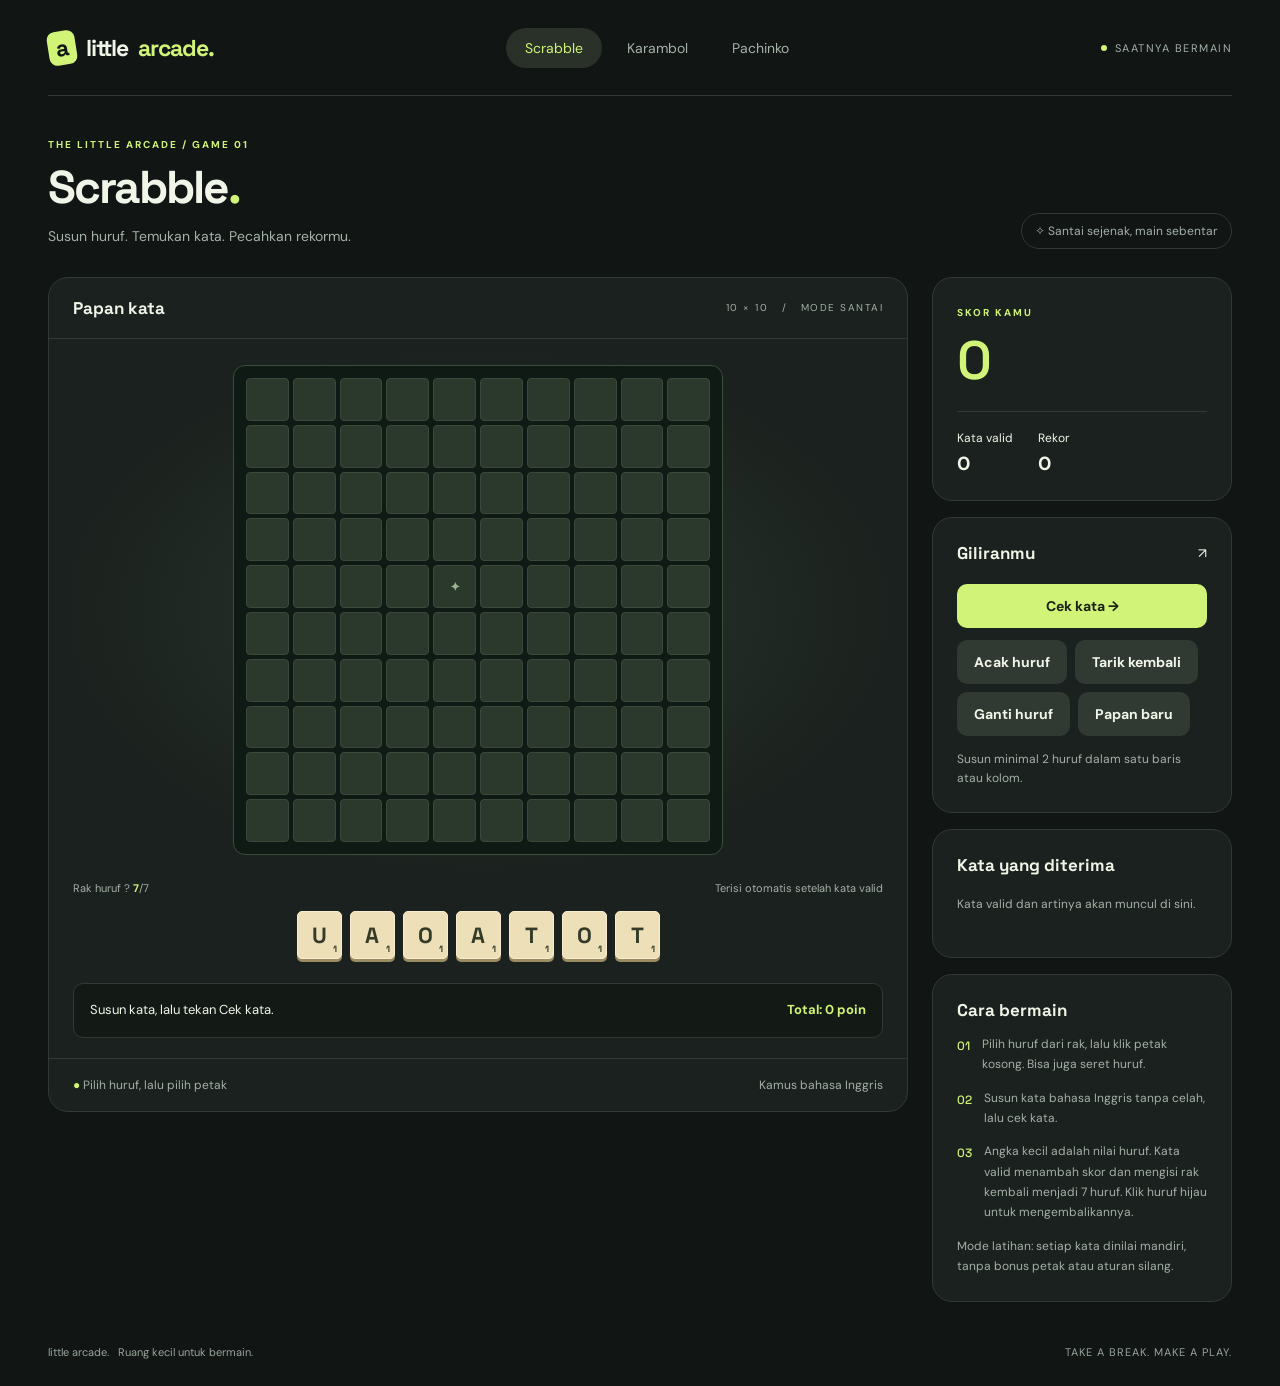
==== index.html @ 0b265679 "first commit" ====
<!doctype html>
<html lang="id"><head><meta charset="UTF-8"><meta name="viewport" content="width=device-width,initial-scale=1"><title>Scrabble — Little Arcade</title><link rel="stylesheet" href="arcade.css"></head>
<body data-game="scrabble"><main class="shell"><div id="header"></div><div class="layout"><section class="arena" aria-label="Permainan Scrabble"><div class="arena-head"><h2>Papan kata</h2><span class="tag">10 × 10 &nbsp; / &nbsp; MODE SANTAI</span></div><div class="board-space"><div id="board" class="scrabble-board" aria-label="Papan huruf"></div></div><div class="rack-heading"><span>Rak huruf ? <b id="rackCount">7</b>/7</span><span>Terisi otomatis setelah kata valid</span></div><div id="rack" class="rack" aria-label="Huruf tersedia"></div><div id="wordResult" class="word-result" role="status" aria-live="polite"><span>Susun kata, lalu tekan Cek kata.</span><strong id="visibleScore">Total: 0 poin</strong></div><div class="arena-foot"><span><span class="live-dot">●</span> Pilih huruf, lalu pilih petak</span><span>Kamus bahasa Inggris</span></div></section><aside><section class="card"><span class="eyebrow">Skor kamu</span><div id="score" class="score" aria-live="polite">0</div><div class="stats"><div><span class="small">Kata valid</span><strong id="words">0</strong></div><div><span class="small">Rekor</span><strong id="best">0</strong></div></div></section><section class="card"><div class="card-title"><h2>Giliranmu</h2><span>↗</span></div><button id="check" class="primary wide">Cek kata &nbsp; →</button><div class="controls"><button id="shuffle" class="secondary">Acak huruf</button><button id="undo" class="secondary">Tarik kembali</button><button id="new" class="secondary">Ganti huruf</button><button id="restart" class="secondary">Papan baru</button></div><p id="notice" class="notice" role="status">Susun minimal 2 huruf dalam satu baris atau kolom.</p></section><section class="card"><h2>Kata yang diterima</h2><p id="wordEmpty" class="empty">Kata valid dan artinya akan muncul di sini.</p><ul id="wordHistory" class="history"></ul></section><section class="card"><h2>Cara bermain</h2><ol class="instructions"><li>Pilih huruf dari rak, lalu klik petak kosong. Bisa juga seret huruf.</li><li>Susun kata bahasa Inggris tanpa celah, lalu cek kata.</li><li>Angka kecil adalah nilai huruf. Kata valid menambah skor dan mengisi rak kembali menjadi 7 huruf. Klik huruf hijau untuk mengembalikannya.</li></ol><p class="small">Mode latihan: setiap kata dinilai mandiri, tanpa bonus petak atau aturan silang.</p></section></aside></div><footer id="footer" class="footer"></footer></main><script src="arcade.js"></script><script src="scrabble.js"></script></body></html>
---- arcade.css ----
@import url('https://fonts.googleapis.com/css2?family=DM+Sans:wght@400;500;600;700&family=Space+Grotesk:wght@400;500;600;700&display=swap');
:root{color-scheme:dark;--bg:#111514;--panel:#1b211e;--line:#303a33;--muted:#a4b1a7;--ink:#f1f5e8;--accent:#d1f478;--gold:#edc778}*{box-sizing:border-box}body{margin:0;background:var(--bg);color:var(--ink);font-family:'DM Sans',sans-serif;font-size:14px}button,select{font:inherit}button{cursor:pointer}button:disabled{opacity:.45;cursor:wait}button:focus-visible,a:focus-visible,select:focus-visible,canvas:focus-visible{outline:2px solid var(--accent);outline-offset:4px}a{color:inherit;text-decoration:none}.shell{max-width:1320px;padding:0 48px;margin:auto}.topbar{height:96px;display:flex;align-items:center;justify-content:space-between;border-bottom:1px solid var(--line);gap:24px}.brand{font-family:'Space Grotesk',sans-serif;font-size:23px;font-weight:700;letter-spacing:-1px;display:flex;align-items:center;gap:10px}.brand-mark{background:var(--accent);color:var(--bg);padding:2px 8px;border-radius:8px;transform:rotate(-9deg)}.brand span:last-child{color:var(--accent)}nav{display:flex;gap:6px}nav a{padding:11px 19px;color:var(--muted);border-radius:24px}nav a:hover,nav a[aria-current=page]{background:#293128;color:var(--accent)}.tag{font-size:11px;letter-spacing:1.5px;text-transform:uppercase;color:var(--muted)}.online{display:flex;align-items:center;gap:8px}.online:before{content:'';width:6px;height:6px;border-radius:50%;background:var(--accent)}.intro{padding:38px 0 28px;display:flex;justify-content:space-between;align-items:flex-end;gap:20px}.eyebrow{color:var(--accent);font-size:10px;font-weight:700;letter-spacing:2px;text-transform:uppercase}h1,h2,h3,p{margin:0}h1{font-family:'Space Grotesk',sans-serif;font-size:46px;letter-spacing:-2px;line-height:1.2;margin:8px 0 10px}h2{font-family:'Space Grotesk',sans-serif;font-size:17px}p{color:var(--muted);line-height:1.7}.pill{border:1px solid var(--line);padding:9px 13px;border-radius:20px;color:var(--muted);font-size:12px;white-space:nowrap}.layout{display:grid;grid-template-columns:minmax(0,1fr) 300px;gap:24px;align-items:start}.arena,.card{background:var(--panel);border:1px solid var(--line);border-radius:20px}.arena{overflow:hidden}.arena-head{padding:19px 24px;display:flex;justify-content:space-between;align-items:center;border-bottom:1px solid var(--line)}.arena-head .tag{font-size:10px}.board-space{padding:26px;display:flex;align-items:center;justify-content:center;background:radial-gradient(ellipse at center,#29372b 0,transparent 70%);min-height:400px}.arena-foot{border-top:1px solid var(--line);padding:18px 24px;display:flex;gap:12px;align-items:center;justify-content:space-between;font-size:12px;color:var(--muted)}.card{padding:24px;margin-bottom:16px}.card-title{display:flex;justify-content:space-between;align-items:center;margin-bottom:20px}.small{font-size:12px}.score{font:600 54px 'Space Grotesk',sans-serif;color:var(--accent);letter-spacing:-3px;margin:6px 0 16px}.stats{display:flex;gap:25px;border-top:1px solid var(--line);padding-top:16px}.stats strong{display:block;color:var(--ink);font-size:19px;margin-top:5px}.primary,.secondary{border:0;border-radius:10px;padding:13px 17px;font-weight:700;transition:background .15s,transform .15s}.primary{background:var(--accent);color:#1b2414}.primary:hover{background:#e1ffa0;transform:translateY(-1px)}.secondary{background:#303a32;color:var(--ink)}.secondary:hover{background:#414f42}.wide{width:100%}.controls{display:flex;gap:8px;flex-wrap:wrap}.card .controls{margin-top:12px}.card label{display:block;color:var(--muted);font-size:12px;margin:0 0 8px}select{width:100%;padding:12px;background:#111813;color:var(--ink);border:1px solid var(--line);border-radius:9px;margin-bottom:16px}.instructions{list-style:none;padding:0;margin:0;counter-reset:steps}.instructions li{counter-increment:steps;display:flex;gap:12px;font-size:12px;line-height:1.7;color:var(--muted);margin:13px 0}.instructions li:before{content:counter(steps,decimal-leading-zero);font:500 12px 'Space Grotesk';color:var(--accent);padding-top:4px}.notice{font-size:12px;line-height:1.6;min-height:38px;margin-top:14px;color:var(--muted)}.history{list-style:none;padding:0;margin:0;max-height:174px;overflow:auto}.history li{display:flex;justify-content:space-between;padding:10px 0;border-bottom:1px solid var(--line);font-size:12px;color:var(--muted)}.history strong{color:var(--gold)}.empty{padding:18px 0;font-size:12px}.footer{display:flex;justify-content:space-between;gap:16px;padding:27px 0;color:#98a69b;font-size:11px}.footer span:last-child{letter-spacing:1px}.scrabble-board{display:grid;grid-template-columns:repeat(10,1fr);gap:4px;width:min(100%,490px);padding:12px;background:#101a14;border:1px solid #3d4d3b;border-radius:12px}.cell{aspect-ratio:1;border:1px solid #3a4939;border-radius:4px;background:#2a392c;color:#9db68f;font:600 clamp(9px,1.1vw,12px) 'Space Grotesk';padding:0;position:relative}.cell.bonus{background:#3b4530;color:#b0ba89}.cell.filled,.tile{background:#eddfb7;color:#343b28;border-color:#f8edce;box-shadow:0 3px 0 #998b62;font:700 22px 'Space Grotesk'}.cell.pending{background:var(--accent);box-shadow:0 3px 0 #759144}.cell small,.tile small{position:absolute;bottom:3px;right:4px;font-size:9px}.rack{display:flex;gap:8px;justify-content:center;padding:0 20px 24px}.tile{width:45px;height:48px;border:1px solid #f8edce;border-radius:5px;position:relative}.tile.selected{outline:2px solid var(--accent);outline-offset:4px;transform:translateY(-5px)}canvas{display:block;width:100%;height:auto;touch-action:none}.carrom-wrap{width:min(100%,510px);border-radius:16px;overflow:hidden;box-shadow:0 12px 35px #0005}.pachinko-wrap{width:min(100%,460px)}.pachinko-wrap canvas{border:1px solid #3b4d37;border-radius:14px;background:#141e17}.live-dot{color:var(--accent)}@media(max-width:900px){.shell{padding:0 24px}.layout{grid-template-columns:minmax(0,1fr) 260px}.topbar .online{display:none}.board-space{padding:18px;min-height:300px}h1{font-size:38px}.card{padding:20px}}@media(max-width:700px){.shell{padding:0 16px}.topbar{height:auto;padding:21px 0;flex-wrap:wrap;gap:20px}.brand{font-size:22px}nav{width:100%;justify-content:space-between}nav a{padding:9px 17px;font-size:13px}.intro{padding:26px 0 21px}.intro .pill{display:none}h1{font-size:36px}.layout{grid-template-columns:1fr}.board-space{padding:18px 12px}.arena-head,.arena-foot{padding:16px}.cell{font-size:9px}.cell.filled{font-size:20px}.scrabble-board{gap:3px;padding:8px}.footer span:last-child{display:none}.arena-foot{flex-wrap:wrap}.rack{gap:7px}.tile{width:38px;height:44px}.card{margin-bottom:12px}}@media(prefers-reduced-motion:reduce){*{transition:none!important}}
.rack-heading{display:flex;justify-content:space-between;gap:12px;padding:0 24px 16px;color:var(--muted);font-size:11px}.rack-heading b{color:var(--accent)}.word-result{margin:0 24px 20px;padding:16px;background:#131a15;border:1px solid var(--line);border-radius:10px;display:flex;justify-content:space-between;gap:16px;align-items:center;font-size:13px;line-height:1.6}.word-result strong{white-space:nowrap;color:var(--accent)}.word-result.success{border-color:#79994c;background:#26351e}.word-result.error{border-color:#b88667;color:#f0c6ac}#wordHistory{max-height:280px}#wordHistory li{gap:12px}#wordHistory b{color:var(--ink)}#wordHistory p{font-size:12px;margin-top:6px}#wordHistory strong{white-space:nowrap}@media(max-width:700px){.rack-heading{padding:0 16px 16px;flex-wrap:wrap}.word-result{margin:0 16px 16px;flex-direction:column;align-items:flex-start;gap:6px}}
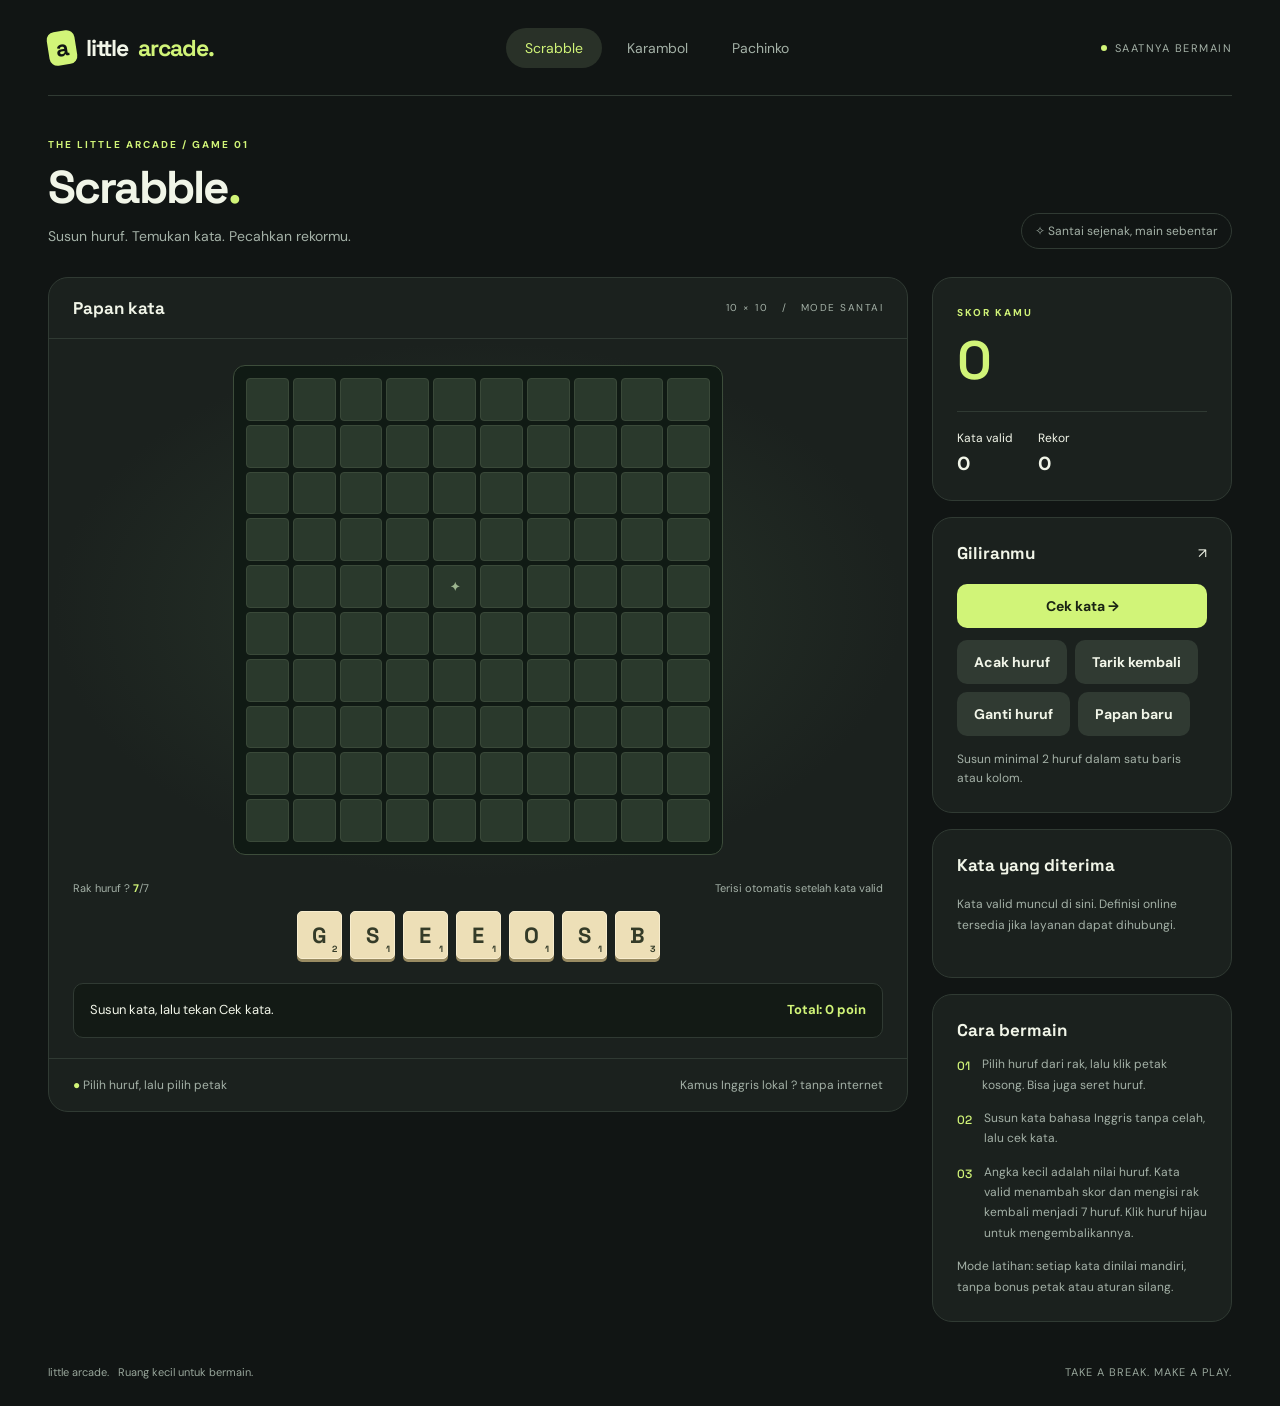
==== commit c8b97caf: "penambahan fungsi game" ====
--- a/index.html
+++ b/index.html
@@ -1,3 +1,3 @@
 <!doctype html>
 <html lang="id"><head><meta charset="UTF-8"><meta name="viewport" content="width=device-width,initial-scale=1"><title>Scrabble — Little Arcade</title><link rel="stylesheet" href="arcade.css"></head>
-<body data-game="scrabble"><main class="shell"><div id="header"></div><div class="layout"><section class="arena" aria-label="Permainan Scrabble"><div class="arena-head"><h2>Papan kata</h2><span class="tag">10 × 10 &nbsp; / &nbsp; MODE SANTAI</span></div><div class="board-space"><div id="board" class="scrabble-board" aria-label="Papan huruf"></div></div><div class="rack-heading"><span>Rak huruf ? <b id="rackCount">7</b>/7</span><span>Terisi otomatis setelah kata valid</span></div><div id="rack" class="rack" aria-label="Huruf tersedia"></div><div id="wordResult" class="word-result" role="status" aria-live="polite"><span>Susun kata, lalu tekan Cek kata.</span><strong id="visibleScore">Total: 0 poin</strong></div><div class="arena-foot"><span><span class="live-dot">●</span> Pilih huruf, lalu pilih petak</span><span>Kamus bahasa Inggris</span></div></section><aside><section class="card"><span class="eyebrow">Skor kamu</span><div id="score" class="score" aria-live="polite">0</div><div class="stats"><div><span class="small">Kata valid</span><strong id="words">0</strong></div><div><span class="small">Rekor</span><strong id="best">0</strong></div></div></section><section class="card"><div class="card-title"><h2>Giliranmu</h2><span>↗</span></div><button id="check" class="primary wide">Cek kata &nbsp; →</button><div class="controls"><button id="shuffle" class="secondary">Acak huruf</button><button id="undo" class="secondary">Tarik kembali</button><button id="new" class="secondary">Ganti huruf</button><button id="restart" class="secondary">Papan baru</button></div><p id="notice" class="notice" role="status">Susun minimal 2 huruf dalam satu baris atau kolom.</p></section><section class="card"><h2>Kata yang diterima</h2><p id="wordEmpty" class="empty">Kata valid dan artinya akan muncul di sini.</p><ul id="wordHistory" class="history"></ul></section><section class="card"><h2>Cara bermain</h2><ol class="instructions"><li>Pilih huruf dari rak, lalu klik petak kosong. Bisa juga seret huruf.</li><li>Susun kata bahasa Inggris tanpa celah, lalu cek kata.</li><li>Angka kecil adalah nilai huruf. Kata valid menambah skor dan mengisi rak kembali menjadi 7 huruf. Klik huruf hijau untuk mengembalikannya.</li></ol><p class="small">Mode latihan: setiap kata dinilai mandiri, tanpa bonus petak atau aturan silang.</p></section></aside></div><footer id="footer" class="footer"></footer></main><script src="arcade.js"></script><script src="scrabble.js"></script></body></html>
+<body data-game="scrabble"><main class="shell"><div id="header"></div><div class="layout"><section class="arena" aria-label="Permainan Scrabble"><div class="arena-head"><h2>Papan kata</h2><span class="tag">10 × 10 &nbsp; / &nbsp; MODE SANTAI</span></div><div class="board-space"><div id="board" class="scrabble-board" aria-label="Papan huruf"></div></div><div class="rack-heading"><span>Rak huruf ? <b id="rackCount">7</b>/7</span><span>Terisi otomatis setelah kata valid</span></div><div id="rack" class="rack" aria-label="Huruf tersedia"></div><div id="wordResult" class="word-result" role="status" aria-live="polite"><span>Susun kata, lalu tekan Cek kata.</span><strong id="visibleScore">Total: 0 poin</strong></div><div class="arena-foot"><span><span class="live-dot">●</span> Pilih huruf, lalu pilih petak</span><span>Kamus Inggris lokal ? tanpa internet</span></div></section><aside><section class="card"><span class="eyebrow">Skor kamu</span><div id="score" class="score" aria-live="polite">0</div><div class="stats"><div><span class="small">Kata valid</span><strong id="words">0</strong></div><div><span class="small">Rekor</span><strong id="best">0</strong></div></div></section><section class="card"><div class="card-title"><h2>Giliranmu</h2><span>↗</span></div><button id="check" class="primary wide">Cek kata &nbsp; →</button><div class="controls"><button id="shuffle" class="secondary">Acak huruf</button><button id="undo" class="secondary">Tarik kembali</button><button id="new" class="secondary">Ganti huruf</button><button id="restart" class="secondary">Papan baru</button></div><p id="notice" class="notice" role="status">Susun minimal 2 huruf dalam satu baris atau kolom.</p></section><section class="card"><h2>Kata yang diterima</h2><p id="wordEmpty" class="empty">Kata valid muncul di sini. Definisi online tersedia jika layanan dapat dihubungi.</p><ul id="wordHistory" class="history"></ul></section><section class="card"><h2>Cara bermain</h2><ol class="instructions"><li>Pilih huruf dari rak, lalu klik petak kosong. Bisa juga seret huruf.</li><li>Susun kata bahasa Inggris tanpa celah, lalu cek kata.</li><li>Angka kecil adalah nilai huruf. Kata valid menambah skor dan mengisi rak kembali menjadi 7 huruf. Klik huruf hijau untuk mengembalikannya.</li></ol><p class="small">Mode latihan: setiap kata dinilai mandiri, tanpa bonus petak atau aturan silang.</p></section></aside></div><footer id="footer" class="footer"></footer></main><script src="arcade.js"></script><script src="data/english-words.js"></script><script src="scrabble.js"></script></body></html>
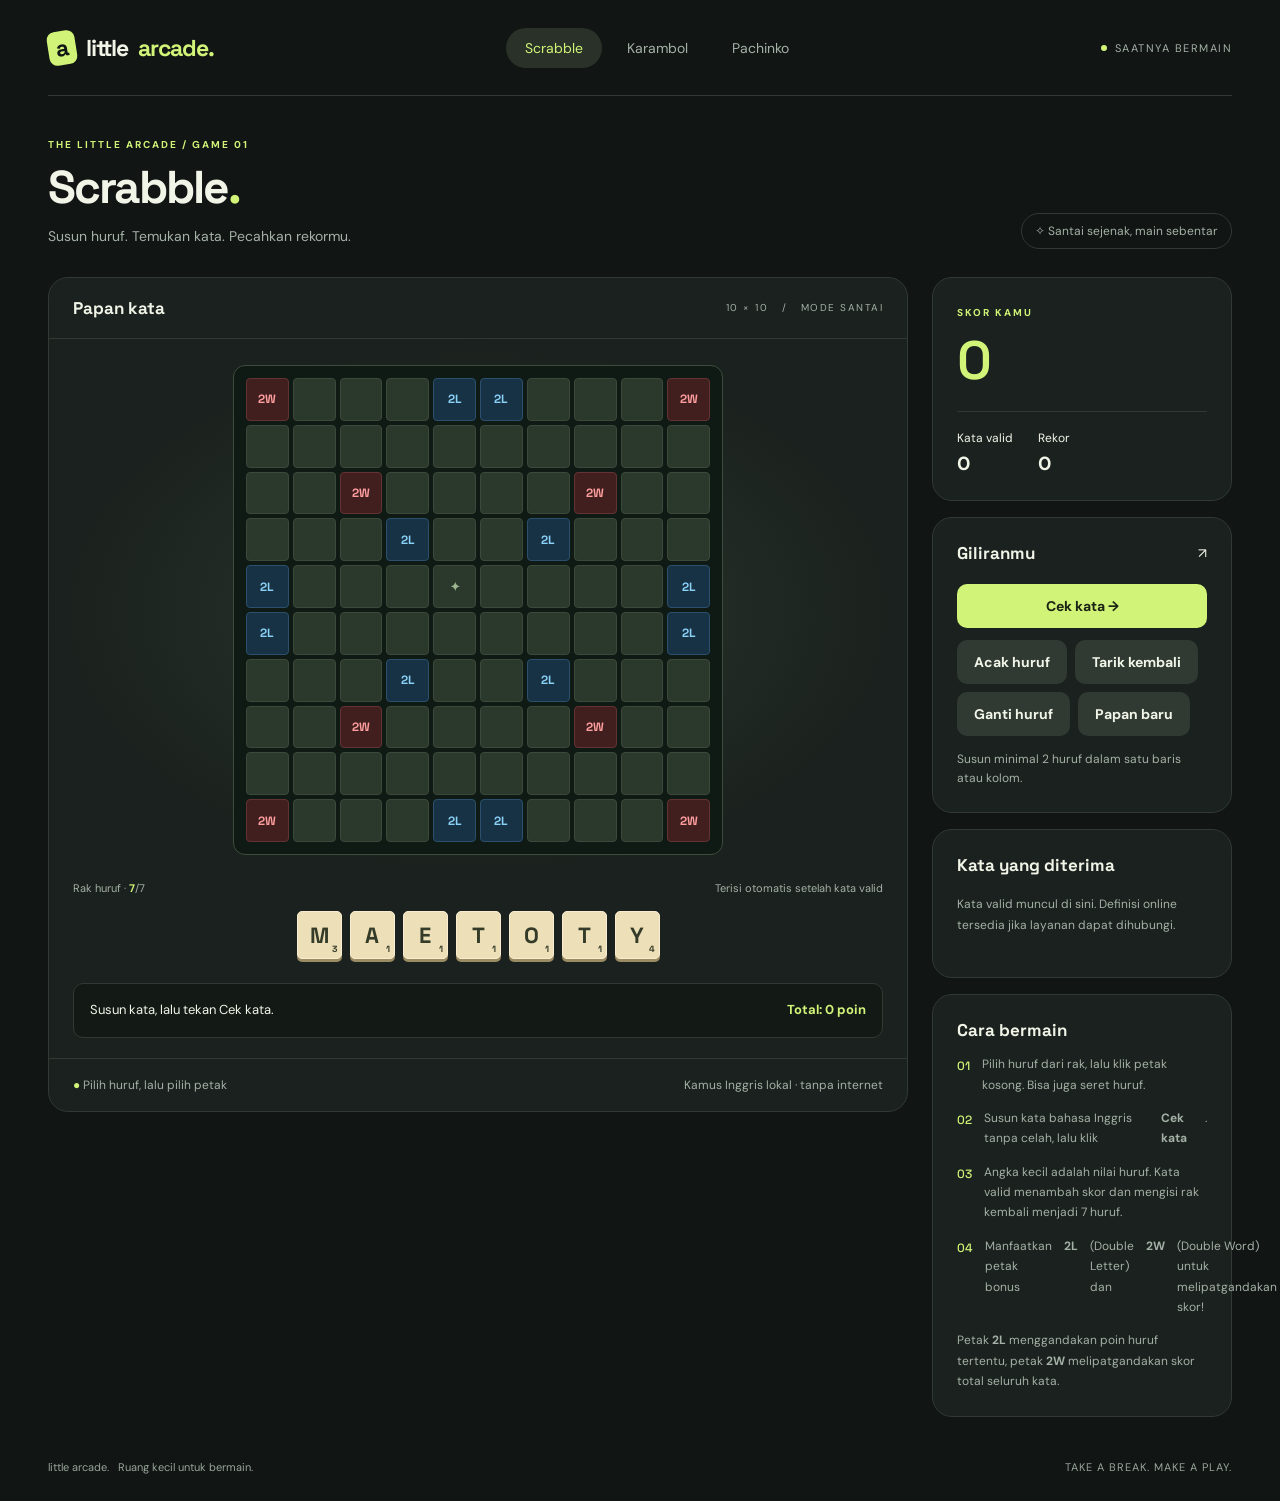
==== commit 8147cc60: "feat(scrabble): tambahkan petak bonus 2L dan 2W serta kalkulasi poin dinamis" ====
--- a/index.html
+++ b/index.html
@@ -1,3 +1,92 @@
 <!doctype html>
-<html lang="id"><head><meta charset="UTF-8"><meta name="viewport" content="width=device-width,initial-scale=1"><title>Scrabble — Little Arcade</title><link rel="stylesheet" href="arcade.css"></head>
-<body data-game="scrabble"><main class="shell"><div id="header"></div><div class="layout"><section class="arena" aria-label="Permainan Scrabble"><div class="arena-head"><h2>Papan kata</h2><span class="tag">10 × 10 &nbsp; / &nbsp; MODE SANTAI</span></div><div class="board-space"><div id="board" class="scrabble-board" aria-label="Papan huruf"></div></div><div class="rack-heading"><span>Rak huruf ? <b id="rackCount">7</b>/7</span><span>Terisi otomatis setelah kata valid</span></div><div id="rack" class="rack" aria-label="Huruf tersedia"></div><div id="wordResult" class="word-result" role="status" aria-live="polite"><span>Susun kata, lalu tekan Cek kata.</span><strong id="visibleScore">Total: 0 poin</strong></div><div class="arena-foot"><span><span class="live-dot">●</span> Pilih huruf, lalu pilih petak</span><span>Kamus Inggris lokal ? tanpa internet</span></div></section><aside><section class="card"><span class="eyebrow">Skor kamu</span><div id="score" class="score" aria-live="polite">0</div><div class="stats"><div><span class="small">Kata valid</span><strong id="words">0</strong></div><div><span class="small">Rekor</span><strong id="best">0</strong></div></div></section><section class="card"><div class="card-title"><h2>Giliranmu</h2><span>↗</span></div><button id="check" class="primary wide">Cek kata &nbsp; →</button><div class="controls"><button id="shuffle" class="secondary">Acak huruf</button><button id="undo" class="secondary">Tarik kembali</button><button id="new" class="secondary">Ganti huruf</button><button id="restart" class="secondary">Papan baru</button></div><p id="notice" class="notice" role="status">Susun minimal 2 huruf dalam satu baris atau kolom.</p></section><section class="card"><h2>Kata yang diterima</h2><p id="wordEmpty" class="empty">Kata valid muncul di sini. Definisi online tersedia jika layanan dapat dihubungi.</p><ul id="wordHistory" class="history"></ul></section><section class="card"><h2>Cara bermain</h2><ol class="instructions"><li>Pilih huruf dari rak, lalu klik petak kosong. Bisa juga seret huruf.</li><li>Susun kata bahasa Inggris tanpa celah, lalu cek kata.</li><li>Angka kecil adalah nilai huruf. Kata valid menambah skor dan mengisi rak kembali menjadi 7 huruf. Klik huruf hijau untuk mengembalikannya.</li></ol><p class="small">Mode latihan: setiap kata dinilai mandiri, tanpa bonus petak atau aturan silang.</p></section></aside></div><footer id="footer" class="footer"></footer></main><script src="arcade.js"></script><script src="data/english-words.js"></script><script src="scrabble.js"></script></body></html>
+<html lang="id">
+<head>
+  <meta charset="UTF-8">
+  <meta name="viewport" content="width=device-width,initial-scale=1">
+  <title>Scrabble — Little Arcade</title>
+  <link rel="stylesheet" href="arcade.css">
+</head>
+<body data-game="scrabble">
+  <main class="shell">
+    <div id="header"></div>
+    <div class="layout">
+      <section class="arena" aria-label="Permainan Scrabble">
+        <div class="arena-head">
+          <h2>Papan kata</h2>
+          <span class="tag">10 × 10 &nbsp; / &nbsp; MODE SANTAI</span>
+        </div>
+        <div class="board-space">
+          <div id="board" class="scrabble-board" aria-label="Papan huruf"></div>
+        </div>
+        <div class="rack-heading">
+          <span>Rak huruf · <b id="rackCount">7</b>/7</span>
+          <span>Terisi otomatis setelah kata valid</span>
+        </div>
+        <div id="rack" class="rack" aria-label="Huruf tersedia"></div>
+        <div id="wordResult" class="word-result" role="status" aria-live="polite">
+          <span>Susun kata, lalu tekan Cek kata.</span>
+          <strong id="visibleScore">Total: 0 poin</strong>
+        </div>
+        <div class="arena-foot">
+          <span><span class="live-dot">●</span> Pilih huruf, lalu pilih petak</span>
+          <span>Kamus Inggris lokal · tanpa internet</span>
+        </div>
+      </section>
+
+      <aside>
+        <section class="card">
+          <span class="eyebrow">Skor kamu</span>
+          <div id="score" class="score" aria-live="polite">0</div>
+          <div class="stats">
+            <div>
+              <span class="small">Kata valid</span>
+              <strong id="words">0</strong>
+            </div>
+            <div>
+              <span class="small">Rekor</span>
+              <strong id="best">0</strong>
+            </div>
+          </div>
+        </section>
+
+        <section class="card">
+          <div class="card-title">
+            <h2>Giliranmu</h2>
+            <span>↗</span>
+          </div>
+          <button id="check" class="primary wide">Cek kata &nbsp; →</button>
+          <div class="controls">
+            <button id="shuffle" class="secondary">Acak huruf</button>
+            <button id="undo" class="secondary">Tarik kembali</button>
+            <button id="new" class="secondary">Ganti huruf</button>
+            <button id="restart" class="secondary">Papan baru</button>
+          </div>
+          <p id="notice" class="notice" role="status">Susun minimal 2 huruf dalam satu baris atau kolom.</p>
+        </section>
+
+        <section class="card">
+          <h2>Kata yang diterima</h2>
+          <p id="wordEmpty" class="empty">Kata valid muncul di sini. Definisi online tersedia jika layanan dapat dihubungi.</p>
+          <ul id="wordHistory" class="history"></ul>
+        </section>
+
+        <section class="card">
+          <h2>Cara bermain</h2>
+          <ol class="instructions">
+            <li>Pilih huruf dari rak, lalu klik petak kosong. Bisa juga seret huruf.</li>
+            <li>Susun kata bahasa Inggris tanpa celah, lalu klik <b>Cek kata</b>.</li>
+            <li>Angka kecil adalah nilai huruf. Kata valid menambah skor dan mengisi rak kembali menjadi 7 huruf.</li>
+            <li>Manfaatkan petak bonus <b>2L</b> (Double Letter) dan <b>2W</b> (Double Word) untuk melipatgandakan skor!</li>
+          </ol>
+          <p class="small">Petak <strong>2L</strong> menggandakan poin huruf tertentu, petak <strong>2W</strong> melipatgandakan skor total seluruh kata.</p>
+        </section>
+      </aside>
+    </div>
+    <footer id="footer" class="footer"></footer>
+  </main>
+
+  <script src="arcade.js"></script>
+  <script src="data/english-words.js"></script>
+  <script src="scrabble.js"></script>
+</body>
+</html>
--- a/arcade.css
+++ b/arcade.css
@@ -1,3 +1,3 @@
 @import url('https://fonts.googleapis.com/css2?family=DM+Sans:wght@400;500;600;700&family=Space+Grotesk:wght@400;500;600;700&display=swap');
-:root{color-scheme:dark;--bg:#111514;--panel:#1b211e;--line:#303a33;--muted:#a4b1a7;--ink:#f1f5e8;--accent:#d1f478;--gold:#edc778}*{box-sizing:border-box}body{margin:0;background:var(--bg);color:var(--ink);font-family:'DM Sans',sans-serif;font-size:14px}button,select{font:inherit}button{cursor:pointer}button:disabled{opacity:.45;cursor:wait}button:focus-visible,a:focus-visible,select:focus-visible,canvas:focus-visible{outline:2px solid var(--accent);outline-offset:4px}a{color:inherit;text-decoration:none}.shell{max-width:1320px;padding:0 48px;margin:auto}.topbar{height:96px;display:flex;align-items:center;justify-content:space-between;border-bottom:1px solid var(--line);gap:24px}.brand{font-family:'Space Grotesk',sans-serif;font-size:23px;font-weight:700;letter-spacing:-1px;display:flex;align-items:center;gap:10px}.brand-mark{background:var(--accent);color:var(--bg);padding:2px 8px;border-radius:8px;transform:rotate(-9deg)}.brand span:last-child{color:var(--accent)}nav{display:flex;gap:6px}nav a{padding:11px 19px;color:var(--muted);border-radius:24px}nav a:hover,nav a[aria-current=page]{background:#293128;color:var(--accent)}.tag{font-size:11px;letter-spacing:1.5px;text-transform:uppercase;color:var(--muted)}.online{display:flex;align-items:center;gap:8px}.online:before{content:'';width:6px;height:6px;border-radius:50%;background:var(--accent)}.intro{padding:38px 0 28px;display:flex;justify-content:space-between;align-items:flex-end;gap:20px}.eyebrow{color:var(--accent);font-size:10px;font-weight:700;letter-spacing:2px;text-transform:uppercase}h1,h2,h3,p{margin:0}h1{font-family:'Space Grotesk',sans-serif;font-size:46px;letter-spacing:-2px;line-height:1.2;margin:8px 0 10px}h2{font-family:'Space Grotesk',sans-serif;font-size:17px}p{color:var(--muted);line-height:1.7}.pill{border:1px solid var(--line);padding:9px 13px;border-radius:20px;color:var(--muted);font-size:12px;white-space:nowrap}.layout{display:grid;grid-template-columns:minmax(0,1fr) 300px;gap:24px;align-items:start}.arena,.card{background:var(--panel);border:1px solid var(--line);border-radius:20px}.arena{overflow:hidden}.arena-head{padding:19px 24px;display:flex;justify-content:space-between;align-items:center;border-bottom:1px solid var(--line)}.arena-head .tag{font-size:10px}.board-space{padding:26px;display:flex;align-items:center;justify-content:center;background:radial-gradient(ellipse at center,#29372b 0,transparent 70%);min-height:400px}.arena-foot{border-top:1px solid var(--line);padding:18px 24px;display:flex;gap:12px;align-items:center;justify-content:space-between;font-size:12px;color:var(--muted)}.card{padding:24px;margin-bottom:16px}.card-title{display:flex;justify-content:space-between;align-items:center;margin-bottom:20px}.small{font-size:12px}.score{font:600 54px 'Space Grotesk',sans-serif;color:var(--accent);letter-spacing:-3px;margin:6px 0 16px}.stats{display:flex;gap:25px;border-top:1px solid var(--line);padding-top:16px}.stats strong{display:block;color:var(--ink);font-size:19px;margin-top:5px}.primary,.secondary{border:0;border-radius:10px;padding:13px 17px;font-weight:700;transition:background .15s,transform .15s}.primary{background:var(--accent);color:#1b2414}.primary:hover{background:#e1ffa0;transform:translateY(-1px)}.secondary{background:#303a32;color:var(--ink)}.secondary:hover{background:#414f42}.wide{width:100%}.controls{display:flex;gap:8px;flex-wrap:wrap}.card .controls{margin-top:12px}.card label{display:block;color:var(--muted);font-size:12px;margin:0 0 8px}select{width:100%;padding:12px;background:#111813;color:var(--ink);border:1px solid var(--line);border-radius:9px;margin-bottom:16px}.instructions{list-style:none;padding:0;margin:0;counter-reset:steps}.instructions li{counter-increment:steps;display:flex;gap:12px;font-size:12px;line-height:1.7;color:var(--muted);margin:13px 0}.instructions li:before{content:counter(steps,decimal-leading-zero);font:500 12px 'Space Grotesk';color:var(--accent);padding-top:4px}.notice{font-size:12px;line-height:1.6;min-height:38px;margin-top:14px;color:var(--muted)}.history{list-style:none;padding:0;margin:0;max-height:174px;overflow:auto}.history li{display:flex;justify-content:space-between;padding:10px 0;border-bottom:1px solid var(--line);font-size:12px;color:var(--muted)}.history strong{color:var(--gold)}.empty{padding:18px 0;font-size:12px}.footer{display:flex;justify-content:space-between;gap:16px;padding:27px 0;color:#98a69b;font-size:11px}.footer span:last-child{letter-spacing:1px}.scrabble-board{display:grid;grid-template-columns:repeat(10,1fr);gap:4px;width:min(100%,490px);padding:12px;background:#101a14;border:1px solid #3d4d3b;border-radius:12px}.cell{aspect-ratio:1;border:1px solid #3a4939;border-radius:4px;background:#2a392c;color:#9db68f;font:600 clamp(9px,1.1vw,12px) 'Space Grotesk';padding:0;position:relative}.cell.bonus{background:#3b4530;color:#b0ba89}.cell.filled,.tile{background:#eddfb7;color:#343b28;border-color:#f8edce;box-shadow:0 3px 0 #998b62;font:700 22px 'Space Grotesk'}.cell.pending{background:var(--accent);box-shadow:0 3px 0 #759144}.cell small,.tile small{position:absolute;bottom:3px;right:4px;font-size:9px}.rack{display:flex;gap:8px;justify-content:center;padding:0 20px 24px}.tile{width:45px;height:48px;border:1px solid #f8edce;border-radius:5px;position:relative}.tile.selected{outline:2px solid var(--accent);outline-offset:4px;transform:translateY(-5px)}canvas{display:block;width:100%;height:auto;touch-action:none}.carrom-wrap{width:min(100%,510px);border-radius:16px;overflow:hidden;box-shadow:0 12px 35px #0005}.pachinko-wrap{width:min(100%,460px)}.pachinko-wrap canvas{border:1px solid #3b4d37;border-radius:14px;background:#141e17}.live-dot{color:var(--accent)}@media(max-width:900px){.shell{padding:0 24px}.layout{grid-template-columns:minmax(0,1fr) 260px}.topbar .online{display:none}.board-space{padding:18px;min-height:300px}h1{font-size:38px}.card{padding:20px}}@media(max-width:700px){.shell{padding:0 16px}.topbar{height:auto;padding:21px 0;flex-wrap:wrap;gap:20px}.brand{font-size:22px}nav{width:100%;justify-content:space-between}nav a{padding:9px 17px;font-size:13px}.intro{padding:26px 0 21px}.intro .pill{display:none}h1{font-size:36px}.layout{grid-template-columns:1fr}.board-space{padding:18px 12px}.arena-head,.arena-foot{padding:16px}.cell{font-size:9px}.cell.filled{font-size:20px}.scrabble-board{gap:3px;padding:8px}.footer span:last-child{display:none}.arena-foot{flex-wrap:wrap}.rack{gap:7px}.tile{width:38px;height:44px}.card{margin-bottom:12px}}@media(prefers-reduced-motion:reduce){*{transition:none!important}}
+:root{color-scheme:dark;--bg:#111514;--panel:#1b211e;--line:#303a33;--muted:#a4b1a7;--ink:#f1f5e8;--accent:#d1f478;--gold:#edc778}*{box-sizing:border-box}body{margin:0;background:var(--bg);color:var(--ink);font-family:'DM Sans',sans-serif;font-size:14px}button,select{font:inherit}button{cursor:pointer}button:disabled{opacity:.45;cursor:wait}button:focus-visible,a:focus-visible,select:focus-visible,canvas:focus-visible{outline:2px solid var(--accent);outline-offset:4px}a{color:inherit;text-decoration:none}.shell{max-width:1320px;padding:0 48px;margin:auto}.topbar{height:96px;display:flex;align-items:center;justify-content:space-between;border-bottom:1px solid var(--line);gap:24px}.brand{font-family:'Space Grotesk',sans-serif;font-size:23px;font-weight:700;letter-spacing:-1px;display:flex;align-items:center;gap:10px}.brand-mark{background:var(--accent);color:var(--bg);padding:2px 8px;border-radius:8px;transform:rotate(-9deg)}.brand span:last-child{color:var(--accent)}nav{display:flex;gap:6px}nav a{padding:11px 19px;color:var(--muted);border-radius:24px}nav a:hover,nav a[aria-current=page]{background:#293128;color:var(--accent)}.tag{font-size:11px;letter-spacing:1.5px;text-transform:uppercase;color:var(--muted)}.online{display:flex;align-items:center;gap:8px}.online:before{content:'';width:6px;height:6px;border-radius:50%;background:var(--accent)}.intro{padding:38px 0 28px;display:flex;justify-content:space-between;align-items:flex-end;gap:20px}.eyebrow{color:var(--accent);font-size:10px;font-weight:700;letter-spacing:2px;text-transform:uppercase}h1,h2,h3,p{margin:0}h1{font-family:'Space Grotesk',sans-serif;font-size:46px;letter-spacing:-2px;line-height:1.2;margin:8px 0 10px}h2{font-family:'Space Grotesk',sans-serif;font-size:17px}p{color:var(--muted);line-height:1.7}.pill{border:1px solid var(--line);padding:9px 13px;border-radius:20px;color:var(--muted);font-size:12px;white-space:nowrap}.layout{display:grid;grid-template-columns:minmax(0,1fr) 300px;gap:24px;align-items:start}.arena,.card{background:var(--panel);border:1px solid var(--line);border-radius:20px}.arena{overflow:hidden}.arena-head{padding:19px 24px;display:flex;justify-content:space-between;align-items:center;border-bottom:1px solid var(--line)}.arena-head .tag{font-size:10px}.board-space{padding:26px;display:flex;align-items:center;justify-content:center;background:radial-gradient(ellipse at center,#29372b 0,transparent 70%);min-height:400px}.arena-foot{border-top:1px solid var(--line);padding:18px 24px;display:flex;gap:12px;align-items:center;justify-content:space-between;font-size:12px;color:var(--muted)}.card{padding:24px;margin-bottom:16px}.card-title{display:flex;justify-content:space-between;align-items:center;margin-bottom:20px}.small{font-size:12px}.score{font:600 54px 'Space Grotesk',sans-serif;color:var(--accent);letter-spacing:-3px;margin:6px 0 16px}.stats{display:flex;gap:25px;border-top:1px solid var(--line);padding-top:16px}.stats strong{display:block;color:var(--ink);font-size:19px;margin-top:5px}.primary,.secondary{border:0;border-radius:10px;padding:13px 17px;font-weight:700;transition:background .15s,transform .15s}.primary{background:var(--accent);color:#1b2414}.primary:hover{background:#e1ffa0;transform:translateY(-1px)}.secondary{background:#303a32;color:var(--ink)}.secondary:hover{background:#414f42}.wide{width:100%}.controls{display:flex;gap:8px;flex-wrap:wrap}.card .controls{margin-top:12px}.card label{display:block;color:var(--muted);font-size:12px;margin:0 0 8px}select{width:100%;padding:12px;background:#111813;color:var(--ink);border:1px solid var(--line);border-radius:9px;margin-bottom:16px}.instructions{list-style:none;padding:0;margin:0;counter-reset:steps}.instructions li{counter-increment:steps;display:flex;gap:12px;font-size:12px;line-height:1.7;color:var(--muted);margin:13px 0}.instructions li:before{content:counter(steps,decimal-leading-zero);font:500 12px 'Space Grotesk';color:var(--accent);padding-top:4px}.notice{font-size:12px;line-height:1.6;min-height:38px;margin-top:14px;color:var(--muted)}.history{list-style:none;padding:0;margin:0;max-height:174px;overflow:auto}.history li{display:flex;justify-content:space-between;padding:10px 0;border-bottom:1px solid var(--line);font-size:12px;color:var(--muted)}.history strong{color:var(--gold)}.empty{padding:18px 0;font-size:12px}.footer{display:flex;justify-content:space-between;gap:16px;padding:27px 0;color:#98a69b;font-size:11px}.footer span:last-child{letter-spacing:1px}.scrabble-board{display:grid;grid-template-columns:repeat(10,1fr);gap:4px;width:min(100%,490px);padding:12px;background:#101a14;border:1px solid #3d4d3b;border-radius:12px}.cell{aspect-ratio:1;border:1px solid #3a4939;border-radius:4px;background:#2a392c;color:#9db68f;font:600 clamp(9px,1.1vw,12px) 'Space Grotesk';padding:0;position:relative}.cell.bonus{background:#3b4530;color:#b0ba89}.cell.bonus-2w{background:#421f1f;color:#ff9e9e;border-color:#633333;font-weight:700}.cell.bonus-2l{background:#183245;color:#8ad1f8;border-color:#2a506d;font-weight:700}.cell.filled,.tile{background:#eddfb7;color:#343b28;border-color:#f8edce;box-shadow:0 3px 0 #998b62;font:700 22px 'Space Grotesk'}.cell.pending{background:var(--accent);box-shadow:0 3px 0 #759144}.cell small,.tile small{position:absolute;bottom:3px;right:4px;font-size:9px}.rack{display:flex;gap:8px;justify-content:center;padding:0 20px 24px}.tile{width:45px;height:48px;border:1px solid #f8edce;border-radius:5px;position:relative}.tile.selected{outline:2px solid var(--accent);outline-offset:4px;transform:translateY(-5px)}canvas{display:block;width:100%;height:auto;touch-action:none}.carrom-wrap{width:min(100%,510px);border-radius:16px;overflow:hidden;box-shadow:0 12px 35px #0005}.pachinko-wrap{width:min(100%,460px)}.pachinko-wrap canvas{border:1px solid #3b4d37;border-radius:14px;background:#141e17}.live-dot{color:var(--accent)}@media(max-width:900px){.shell{padding:0 24px}.layout{grid-template-columns:minmax(0,1fr) 260px}.topbar .online{display:none}.board-space{padding:18px;min-height:300px}h1{font-size:38px}.card{padding:20px}}@media(max-width:700px){.shell{padding:0 16px}.topbar{height:auto;padding:21px 0;flex-wrap:wrap;gap:20px}.brand{font-size:22px}nav{width:100%;justify-content:space-between}nav a{padding:9px 17px;font-size:13px}.intro{padding:26px 0 21px}.intro .pill{display:none}h1{font-size:36px}.layout{grid-template-columns:1fr}.board-space{padding:18px 12px}.arena-head,.arena-foot{padding:16px}.cell{font-size:9px}.cell.filled{font-size:20px}.scrabble-board{gap:3px;padding:8px}.footer span:last-child{display:none}.arena-foot{flex-wrap:wrap}.rack{gap:7px}.tile{width:38px;height:44px}.card{margin-bottom:12px}}@media(prefers-reduced-motion:reduce){*{transition:none!important}}
 .rack-heading{display:flex;justify-content:space-between;gap:12px;padding:0 24px 16px;color:var(--muted);font-size:11px}.rack-heading b{color:var(--accent)}.word-result{margin:0 24px 20px;padding:16px;background:#131a15;border:1px solid var(--line);border-radius:10px;display:flex;justify-content:space-between;gap:16px;align-items:center;font-size:13px;line-height:1.6}.word-result strong{white-space:nowrap;color:var(--accent)}.word-result.success{border-color:#79994c;background:#26351e}.word-result.error{border-color:#b88667;color:#f0c6ac}#wordHistory{max-height:280px}#wordHistory li{gap:12px}#wordHistory b{color:var(--ink)}#wordHistory p{font-size:12px;margin-top:6px}#wordHistory strong{white-space:nowrap}@media(max-width:700px){.rack-heading{padding:0 16px 16px;flex-wrap:wrap}.word-result{margin:0 16px 16px;flex-direction:column;align-items:flex-start;gap:6px}}
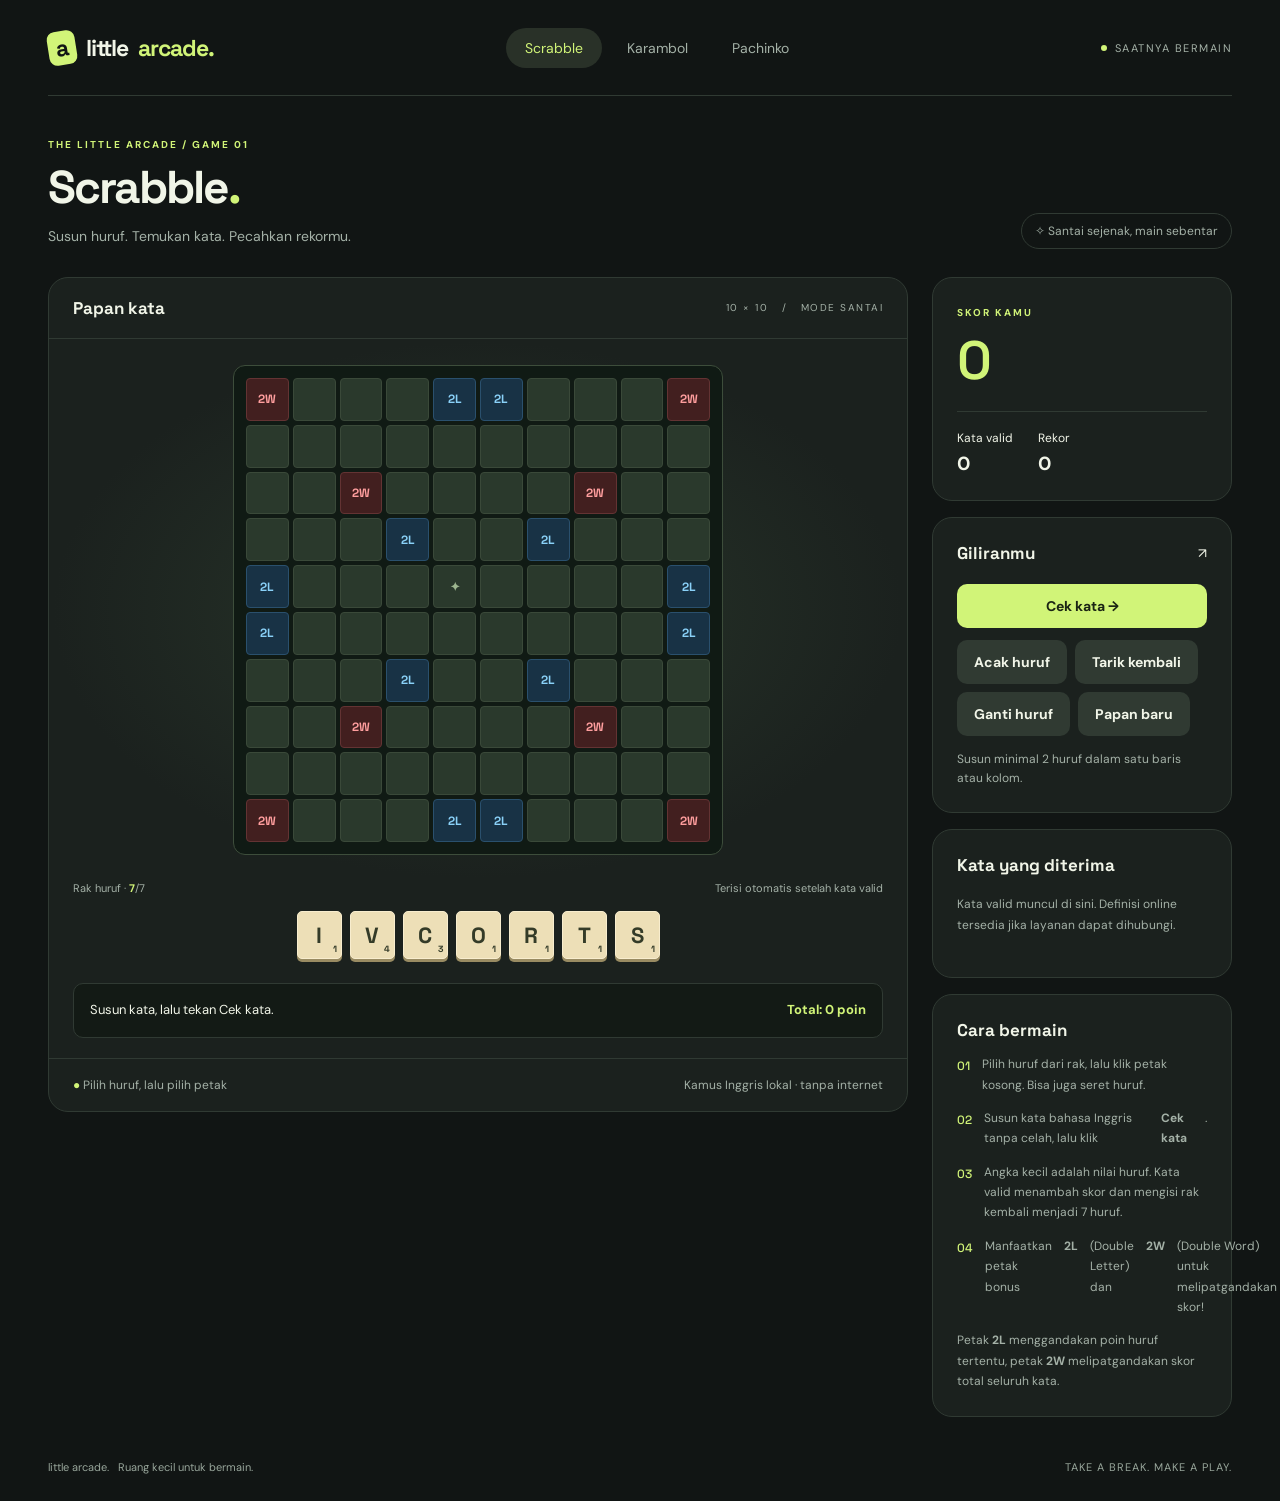
==== commit 6dd8babb: "feat(pwa): tambahkan manifest.json, icon retina SVG/PNG, dan meta tags PWA" ====
--- a/index.html
+++ b/index.html
@@ -5,6 +5,14 @@
   <meta name="viewport" content="width=device-width,initial-scale=1">
   <title>Scrabble — Little Arcade</title>
   <link rel="stylesheet" href="arcade.css">
+  <link rel="manifest" href="manifest.json">
+  <meta name="theme-color" content="#111514">
+  <meta name="apple-mobile-web-app-capable" content="yes">
+  <meta name="apple-mobile-web-app-status-bar-style" content="black-translucent">
+  <meta name="apple-mobile-web-app-title" content="Little Arcade">
+  <link rel="apple-touch-icon" href="icons/icon-192.png">
+  <link rel="icon" type="image/svg+xml" href="icons/icon.svg">
+  <link rel="icon" type="image/png" sizes="192x192" href="icons/icon-192.png">
 </head>
 <body data-game="scrabble">
   <main class="shell">
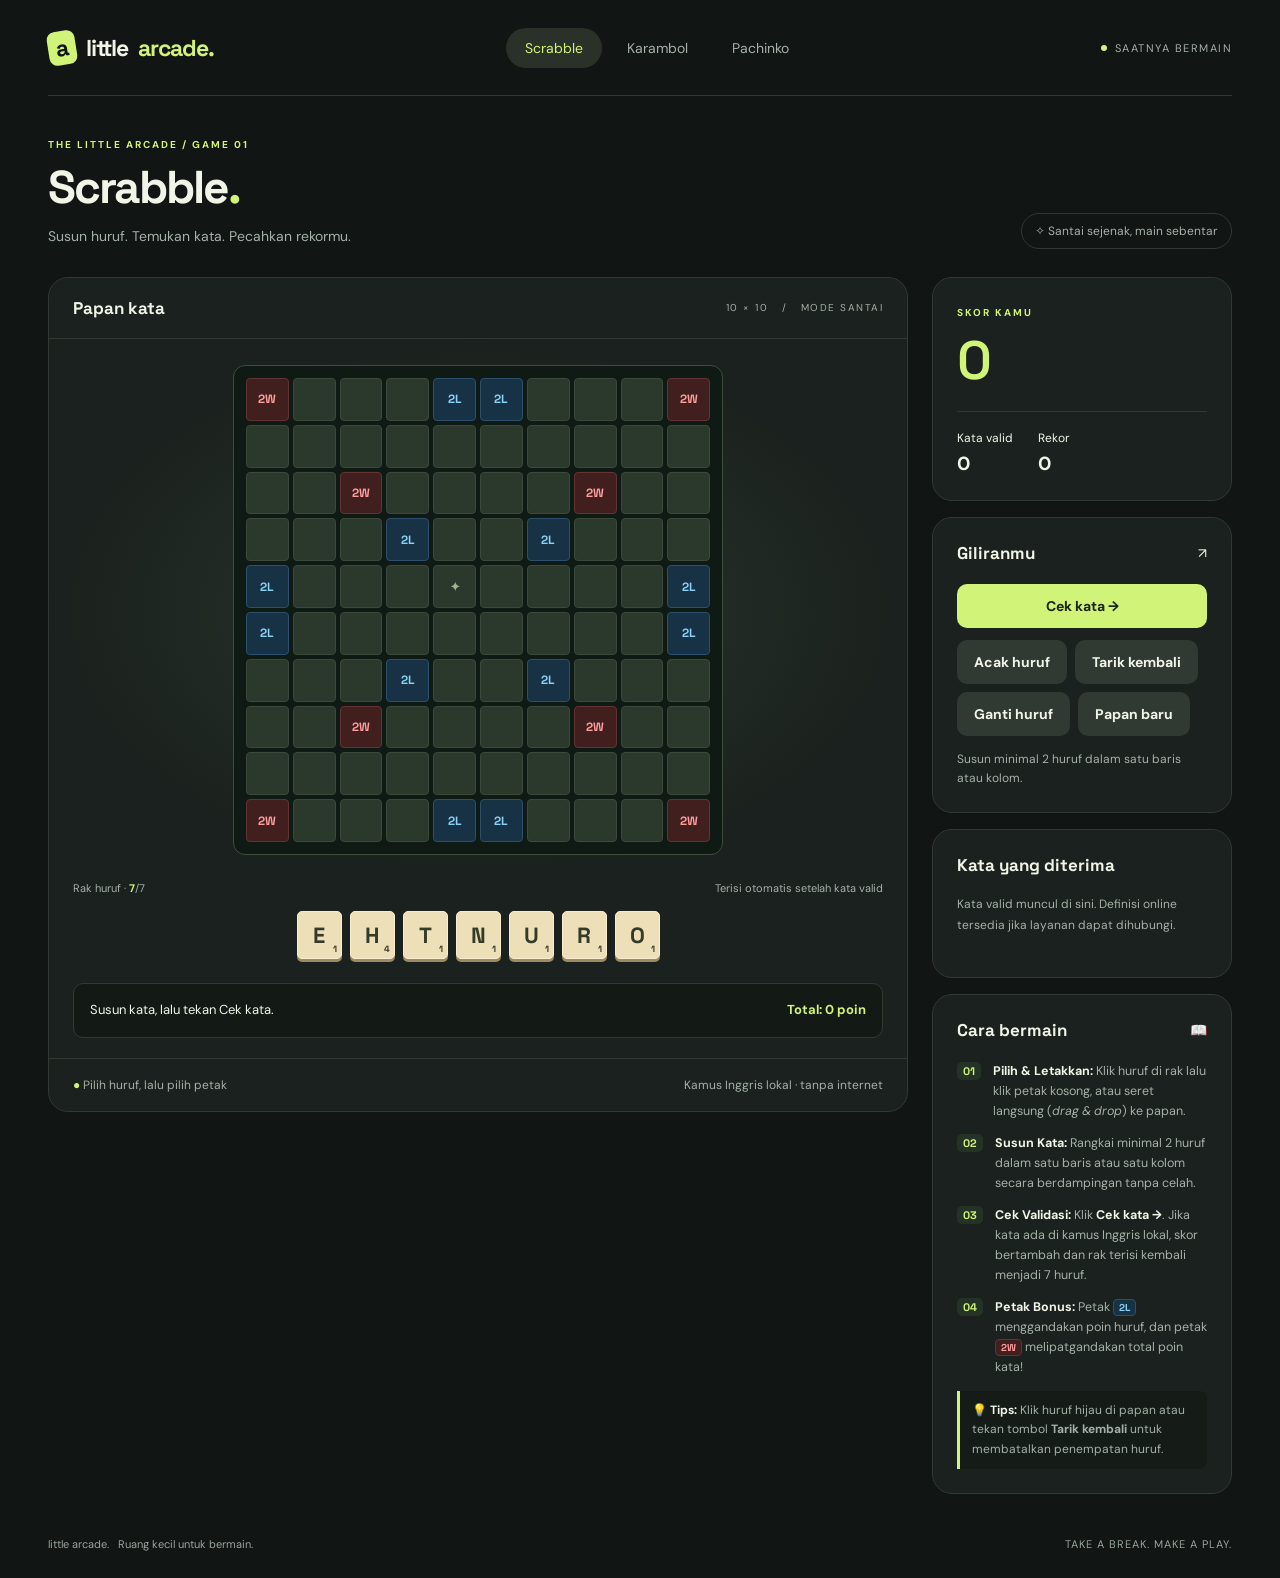
==== commit 1a42baca: "feat(ui): rapikan dan visualisasikan petunjuk cara bermain di semua game" ====
--- a/index.html
+++ b/index.html
@@ -79,14 +79,27 @@
         </section>
 
         <section class="card">
-          <h2>Cara bermain</h2>
+          <div class="card-title">
+            <h2>Cara bermain</h2>
+            <span>📖</span>
+          </div>
           <ol class="instructions">
-            <li>Pilih huruf dari rak, lalu klik petak kosong. Bisa juga seret huruf.</li>
-            <li>Susun kata bahasa Inggris tanpa celah, lalu klik <b>Cek kata</b>.</li>
-            <li>Angka kecil adalah nilai huruf. Kata valid menambah skor dan mengisi rak kembali menjadi 7 huruf.</li>
-            <li>Manfaatkan petak bonus <b>2L</b> (Double Letter) dan <b>2W</b> (Double Word) untuk melipatgandakan skor!</li>
+            <li>
+              <div><b>Pilih & Letakkan:</b> Klik huruf di rak lalu klik petak kosong, atau seret langsung (<i>drag & drop</i>) ke papan.</div>
+            </li>
+            <li>
+              <div><b>Susun Kata:</b> Rangkai minimal 2 huruf dalam satu baris atau satu kolom secara berdampingan tanpa celah.</div>
+            </li>
+            <li>
+              <div><b>Cek Validasi:</b> Klik <b>Cek kata →</b>. Jika kata ada di kamus Inggris lokal, skor bertambah dan rak terisi kembali menjadi 7 huruf.</div>
+            </li>
+            <li>
+              <div><b>Petak Bonus:</b> Petak <span class="badge-bonus bonus-2l">2L</span> menggandakan poin huruf, dan petak <span class="badge-bonus bonus-2w">2W</span> melipatgandakan total poin kata!</div>
+            </li>
           </ol>
-          <p class="small">Petak <strong>2L</strong> menggandakan poin huruf tertentu, petak <strong>2W</strong> melipatgandakan skor total seluruh kata.</p>
+          <div class="instructions-tip">
+            💡 <strong>Tips:</strong> Klik huruf hijau di papan atau tekan tombol <b>Tarik kembali</b> untuk membatalkan penempatan huruf.
+          </div>
         </section>
       </aside>
     </div>
--- a/arcade.css
+++ b/arcade.css
@@ -1,3 +1,3 @@
 @import url('https://fonts.googleapis.com/css2?family=DM+Sans:wght@400;500;600;700&family=Space+Grotesk:wght@400;500;600;700&display=swap');
-:root{color-scheme:dark;--bg:#111514;--panel:#1b211e;--line:#303a33;--muted:#a4b1a7;--ink:#f1f5e8;--accent:#d1f478;--gold:#edc778}*{box-sizing:border-box}body{margin:0;background:var(--bg);color:var(--ink);font-family:'DM Sans',sans-serif;font-size:14px}button,select{font:inherit}button{cursor:pointer}button:disabled{opacity:.45;cursor:wait}button:focus-visible,a:focus-visible,select:focus-visible,canvas:focus-visible{outline:2px solid var(--accent);outline-offset:4px}a{color:inherit;text-decoration:none}.shell{max-width:1320px;padding:0 48px;margin:auto}.topbar{height:96px;display:flex;align-items:center;justify-content:space-between;border-bottom:1px solid var(--line);gap:24px}.brand{font-family:'Space Grotesk',sans-serif;font-size:23px;font-weight:700;letter-spacing:-1px;display:flex;align-items:center;gap:10px}.brand-mark{background:var(--accent);color:var(--bg);padding:2px 8px;border-radius:8px;transform:rotate(-9deg)}.brand span:last-child{color:var(--accent)}nav{display:flex;gap:6px}nav a{padding:11px 19px;color:var(--muted);border-radius:24px}nav a:hover,nav a[aria-current=page]{background:#293128;color:var(--accent)}.tag{font-size:11px;letter-spacing:1.5px;text-transform:uppercase;color:var(--muted)}.online{display:flex;align-items:center;gap:8px}.online:before{content:'';width:6px;height:6px;border-radius:50%;background:var(--accent)}.intro{padding:38px 0 28px;display:flex;justify-content:space-between;align-items:flex-end;gap:20px}.eyebrow{color:var(--accent);font-size:10px;font-weight:700;letter-spacing:2px;text-transform:uppercase}h1,h2,h3,p{margin:0}h1{font-family:'Space Grotesk',sans-serif;font-size:46px;letter-spacing:-2px;line-height:1.2;margin:8px 0 10px}h2{font-family:'Space Grotesk',sans-serif;font-size:17px}p{color:var(--muted);line-height:1.7}.pill{border:1px solid var(--line);padding:9px 13px;border-radius:20px;color:var(--muted);font-size:12px;white-space:nowrap}.layout{display:grid;grid-template-columns:minmax(0,1fr) 300px;gap:24px;align-items:start}.arena,.card{background:var(--panel);border:1px solid var(--line);border-radius:20px}.arena{overflow:hidden}.arena-head{padding:19px 24px;display:flex;justify-content:space-between;align-items:center;border-bottom:1px solid var(--line)}.arena-head .tag{font-size:10px}.board-space{padding:26px;display:flex;align-items:center;justify-content:center;background:radial-gradient(ellipse at center,#29372b 0,transparent 70%);min-height:400px}.arena-foot{border-top:1px solid var(--line);padding:18px 24px;display:flex;gap:12px;align-items:center;justify-content:space-between;font-size:12px;color:var(--muted)}.card{padding:24px;margin-bottom:16px}.card-title{display:flex;justify-content:space-between;align-items:center;margin-bottom:20px}.small{font-size:12px}.score{font:600 54px 'Space Grotesk',sans-serif;color:var(--accent);letter-spacing:-3px;margin:6px 0 16px}.stats{display:flex;gap:25px;border-top:1px solid var(--line);padding-top:16px}.stats strong{display:block;color:var(--ink);font-size:19px;margin-top:5px}.primary,.secondary{border:0;border-radius:10px;padding:13px 17px;font-weight:700;transition:background .15s,transform .15s}.primary{background:var(--accent);color:#1b2414}.primary:hover{background:#e1ffa0;transform:translateY(-1px)}.secondary{background:#303a32;color:var(--ink)}.secondary:hover{background:#414f42}.wide{width:100%}.controls{display:flex;gap:8px;flex-wrap:wrap}.card .controls{margin-top:12px}.card label{display:block;color:var(--muted);font-size:12px;margin:0 0 8px}select{width:100%;padding:12px;background:#111813;color:var(--ink);border:1px solid var(--line);border-radius:9px;margin-bottom:16px}.instructions{list-style:none;padding:0;margin:0;counter-reset:steps}.instructions li{counter-increment:steps;display:flex;gap:12px;font-size:12px;line-height:1.7;color:var(--muted);margin:13px 0}.instructions li:before{content:counter(steps,decimal-leading-zero);font:500 12px 'Space Grotesk';color:var(--accent);padding-top:4px}.notice{font-size:12px;line-height:1.6;min-height:38px;margin-top:14px;color:var(--muted)}.history{list-style:none;padding:0;margin:0;max-height:174px;overflow:auto}.history li{display:flex;justify-content:space-between;padding:10px 0;border-bottom:1px solid var(--line);font-size:12px;color:var(--muted)}.history strong{color:var(--gold)}.empty{padding:18px 0;font-size:12px}.footer{display:flex;justify-content:space-between;gap:16px;padding:27px 0;color:#98a69b;font-size:11px}.footer span:last-child{letter-spacing:1px}.scrabble-board{display:grid;grid-template-columns:repeat(10,1fr);gap:4px;width:min(100%,490px);padding:12px;background:#101a14;border:1px solid #3d4d3b;border-radius:12px}.cell{aspect-ratio:1;border:1px solid #3a4939;border-radius:4px;background:#2a392c;color:#9db68f;font:600 clamp(9px,1.1vw,12px) 'Space Grotesk';padding:0;position:relative}.cell.bonus{background:#3b4530;color:#b0ba89}.cell.bonus-2w{background:#421f1f;color:#ff9e9e;border-color:#633333;font-weight:700}.cell.bonus-2l{background:#183245;color:#8ad1f8;border-color:#2a506d;font-weight:700}.cell.filled,.tile{background:#eddfb7;color:#343b28;border-color:#f8edce;box-shadow:0 3px 0 #998b62;font:700 22px 'Space Grotesk'}.cell.pending{background:var(--accent);box-shadow:0 3px 0 #759144}.cell small,.tile small{position:absolute;bottom:3px;right:4px;font-size:9px}.rack{display:flex;gap:8px;justify-content:center;padding:0 20px 24px}.tile{width:45px;height:48px;border:1px solid #f8edce;border-radius:5px;position:relative}.tile.selected{outline:2px solid var(--accent);outline-offset:4px;transform:translateY(-5px)}canvas{display:block;width:100%;height:auto;touch-action:none}.carrom-wrap{width:min(100%,510px);border-radius:16px;overflow:hidden;box-shadow:0 12px 35px #0005}.pachinko-wrap{width:min(100%,460px)}.pachinko-wrap canvas{border:1px solid #3b4d37;border-radius:14px;background:#141e17}.live-dot{color:var(--accent)}@media(max-width:900px){.shell{padding:0 24px}.layout{grid-template-columns:minmax(0,1fr) 260px}.topbar .online{display:none}.board-space{padding:18px;min-height:300px}h1{font-size:38px}.card{padding:20px}}@media(max-width:700px){.shell{padding:0 16px}.topbar{height:auto;padding:21px 0;flex-wrap:wrap;gap:20px}.brand{font-size:22px}nav{width:100%;justify-content:space-between}nav a{padding:9px 17px;font-size:13px}.intro{padding:26px 0 21px}.intro .pill{display:none}h1{font-size:36px}.layout{grid-template-columns:1fr}.board-space{padding:18px 12px}.arena-head,.arena-foot{padding:16px}.cell{font-size:9px}.cell.filled{font-size:20px}.scrabble-board{gap:3px;padding:8px}.footer span:last-child{display:none}.arena-foot{flex-wrap:wrap}.rack{gap:7px}.tile{width:38px;height:44px}.card{margin-bottom:12px}}@media(prefers-reduced-motion:reduce){*{transition:none!important}}
+:root{color-scheme:dark;--bg:#111514;--panel:#1b211e;--line:#303a33;--muted:#a4b1a7;--ink:#f1f5e8;--accent:#d1f478;--gold:#edc778}*{box-sizing:border-box}body{margin:0;background:var(--bg);color:var(--ink);font-family:'DM Sans',sans-serif;font-size:14px}button,select{font:inherit}button{cursor:pointer}button:disabled{opacity:.45;cursor:wait}button:focus-visible,a:focus-visible,select:focus-visible,canvas:focus-visible{outline:2px solid var(--accent);outline-offset:4px}a{color:inherit;text-decoration:none}.shell{max-width:1320px;padding:0 48px;margin:auto}.topbar{height:96px;display:flex;align-items:center;justify-content:space-between;border-bottom:1px solid var(--line);gap:24px}.brand{font-family:'Space Grotesk',sans-serif;font-size:23px;font-weight:700;letter-spacing:-1px;display:flex;align-items:center;gap:10px}.brand-mark{background:var(--accent);color:var(--bg);padding:2px 8px;border-radius:8px;transform:rotate(-9deg)}.brand span:last-child{color:var(--accent)}nav{display:flex;gap:6px}nav a{padding:11px 19px;color:var(--muted);border-radius:24px}nav a:hover,nav a[aria-current=page]{background:#293128;color:var(--accent)}.tag{font-size:11px;letter-spacing:1.5px;text-transform:uppercase;color:var(--muted)}.online{display:flex;align-items:center;gap:8px}.online:before{content:'';width:6px;height:6px;border-radius:50%;background:var(--accent)}.intro{padding:38px 0 28px;display:flex;justify-content:space-between;align-items:flex-end;gap:20px}.eyebrow{color:var(--accent);font-size:10px;font-weight:700;letter-spacing:2px;text-transform:uppercase}h1,h2,h3,p{margin:0}h1{font-family:'Space Grotesk',sans-serif;font-size:46px;letter-spacing:-2px;line-height:1.2;margin:8px 0 10px}h2{font-family:'Space Grotesk',sans-serif;font-size:17px}p{color:var(--muted);line-height:1.7}.pill{border:1px solid var(--line);padding:9px 13px;border-radius:20px;color:var(--muted);font-size:12px;white-space:nowrap}.layout{display:grid;grid-template-columns:minmax(0,1fr) 300px;gap:24px;align-items:start}.arena,.card{background:var(--panel);border:1px solid var(--line);border-radius:20px}.arena{overflow:hidden}.arena-head{padding:19px 24px;display:flex;justify-content:space-between;align-items:center;border-bottom:1px solid var(--line)}.arena-head .tag{font-size:10px}.board-space{padding:26px;display:flex;align-items:center;justify-content:center;background:radial-gradient(ellipse at center,#29372b 0,transparent 70%);min-height:400px}.arena-foot{border-top:1px solid var(--line);padding:18px 24px;display:flex;gap:12px;align-items:center;justify-content:space-between;font-size:12px;color:var(--muted)}.card{padding:24px;margin-bottom:16px}.card-title{display:flex;justify-content:space-between;align-items:center;margin-bottom:20px}.small{font-size:12px}.score{font:600 54px 'Space Grotesk',sans-serif;color:var(--accent);letter-spacing:-3px;margin:6px 0 16px}.stats{display:flex;gap:25px;border-top:1px solid var(--line);padding-top:16px}.stats strong{display:block;color:var(--ink);font-size:19px;margin-top:5px}.primary,.secondary{border:0;border-radius:10px;padding:13px 17px;font-weight:700;transition:background .15s,transform .15s}.primary{background:var(--accent);color:#1b2414}.primary:hover{background:#e1ffa0;transform:translateY(-1px)}.secondary{background:#303a32;color:var(--ink)}.secondary:hover{background:#414f42}.wide{width:100%}.controls{display:flex;gap:8px;flex-wrap:wrap}.card .controls{margin-top:12px}.card label{display:block;color:var(--muted);font-size:12px;margin:0 0 8px}select{width:100%;padding:12px;background:#111813;color:var(--ink);border:1px solid var(--line);border-radius:9px;margin-bottom:16px}.instructions{list-style:none;padding:0;margin:0;counter-reset:steps}.instructions li{counter-increment:steps;display:flex;gap:12px;font-size:12.5px;line-height:1.6;color:var(--muted);margin:12px 0;align-items:flex-start}.instructions li:before{content:counter(steps,decimal-leading-zero);font:700 11px 'Space Grotesk';color:var(--accent);background:#253327;padding:2px 6px;border-radius:5px;flex-shrink:0;margin-top:1px}.instructions li b{color:var(--ink)}.instructions-tip{margin-top:14px;padding:10px 12px;background:#151c17;border-left:3px solid var(--accent);border-radius:0 8px 8px 0;font-size:12px;line-height:1.6;color:var(--muted)}.instructions-tip strong{color:var(--ink)}.badge-bonus{display:inline-block;font:700 10px 'Space Grotesk';padding:1px 5px;border-radius:4px;vertical-align:middle}.badge-bonus.bonus-2l{background:#183245;color:#8ad1f8;border:1px solid #2a506d}.badge-bonus.bonus-2w{background:#421f1f;color:#ff9e9e;border:1px solid #633333}kbd{font-family:'Space Grotesk',sans-serif;font-size:11px;font-weight:700;background:#242c27;color:var(--accent);padding:2px 7px;border-radius:5px;border:1px solid #3d4a40;box-shadow:0 2px 0 #181f1b;display:inline-block}.notice{font-size:12px;line-height:1.6;min-height:38px;margin-top:14px;color:var(--muted)}.history{list-style:none;padding:0;margin:0;max-height:174px;overflow:auto}.history li{display:flex;justify-content:space-between;padding:10px 0;border-bottom:1px solid var(--line);font-size:12px;color:var(--muted)}.history strong{color:var(--gold)}.empty{padding:18px 0;font-size:12px}.footer{display:flex;justify-content:space-between;gap:16px;padding:27px 0;color:#98a69b;font-size:11px}.footer span:last-child{letter-spacing:1px}.scrabble-board{display:grid;grid-template-columns:repeat(10,1fr);gap:4px;width:min(100%,490px);padding:12px;background:#101a14;border:1px solid #3d4d3b;border-radius:12px}.cell{aspect-ratio:1;border:1px solid #3a4939;border-radius:4px;background:#2a392c;color:#9db68f;font:600 clamp(9px,1.1vw,12px) 'Space Grotesk';padding:0;position:relative}.cell.bonus{background:#3b4530;color:#b0ba89}.cell.bonus-2w{background:#421f1f;color:#ff9e9e;border-color:#633333;font-weight:700}.cell.bonus-2l{background:#183245;color:#8ad1f8;border-color:#2a506d;font-weight:700}.cell.filled,.tile{background:#eddfb7;color:#343b28;border-color:#f8edce;box-shadow:0 3px 0 #998b62;font:700 22px 'Space Grotesk'}.cell.pending{background:var(--accent);box-shadow:0 3px 0 #759144}.cell small,.tile small{position:absolute;bottom:3px;right:4px;font-size:9px}.rack{display:flex;gap:8px;justify-content:center;padding:0 20px 24px}.tile{width:45px;height:48px;border:1px solid #f8edce;border-radius:5px;position:relative}.tile.selected{outline:2px solid var(--accent);outline-offset:4px;transform:translateY(-5px)}canvas{display:block;width:100%;height:auto;touch-action:none}.carrom-wrap{width:min(100%,510px);border-radius:16px;overflow:hidden;box-shadow:0 12px 35px #0005}.pachinko-wrap{width:min(100%,460px)}.pachinko-wrap canvas{border:1px solid #3b4d37;border-radius:14px;background:#141e17}.live-dot{color:var(--accent)}@media(max-width:900px){.shell{padding:0 24px}.layout{grid-template-columns:minmax(0,1fr) 260px}.topbar .online{display:none}.board-space{padding:18px;min-height:300px}h1{font-size:38px}.card{padding:20px}}@media(max-width:700px){.shell{padding:0 16px}.topbar{height:auto;padding:21px 0;flex-wrap:wrap;gap:20px}.brand{font-size:22px}nav{width:100%;justify-content:space-between}nav a{padding:9px 17px;font-size:13px}.intro{padding:26px 0 21px}.intro .pill{display:none}h1{font-size:36px}.layout{grid-template-columns:1fr}.board-space{padding:18px 12px}.arena-head,.arena-foot{padding:16px}.cell{font-size:9px}.cell.filled{font-size:20px}.scrabble-board{gap:3px;padding:8px}.footer span:last-child{display:none}.arena-foot{flex-wrap:wrap}.rack{gap:7px}.tile{width:38px;height:44px}.card{margin-bottom:12px}}@media(prefers-reduced-motion:reduce){*{transition:none!important}}
 .rack-heading{display:flex;justify-content:space-between;gap:12px;padding:0 24px 16px;color:var(--muted);font-size:11px}.rack-heading b{color:var(--accent)}.word-result{margin:0 24px 20px;padding:16px;background:#131a15;border:1px solid var(--line);border-radius:10px;display:flex;justify-content:space-between;gap:16px;align-items:center;font-size:13px;line-height:1.6}.word-result strong{white-space:nowrap;color:var(--accent)}.word-result.success{border-color:#79994c;background:#26351e}.word-result.error{border-color:#b88667;color:#f0c6ac}#wordHistory{max-height:280px}#wordHistory li{gap:12px}#wordHistory b{color:var(--ink)}#wordHistory p{font-size:12px;margin-top:6px}#wordHistory strong{white-space:nowrap}@media(max-width:700px){.rack-heading{padding:0 16px 16px;flex-wrap:wrap}.word-result{margin:0 16px 16px;flex-direction:column;align-items:flex-start;gap:6px}}
